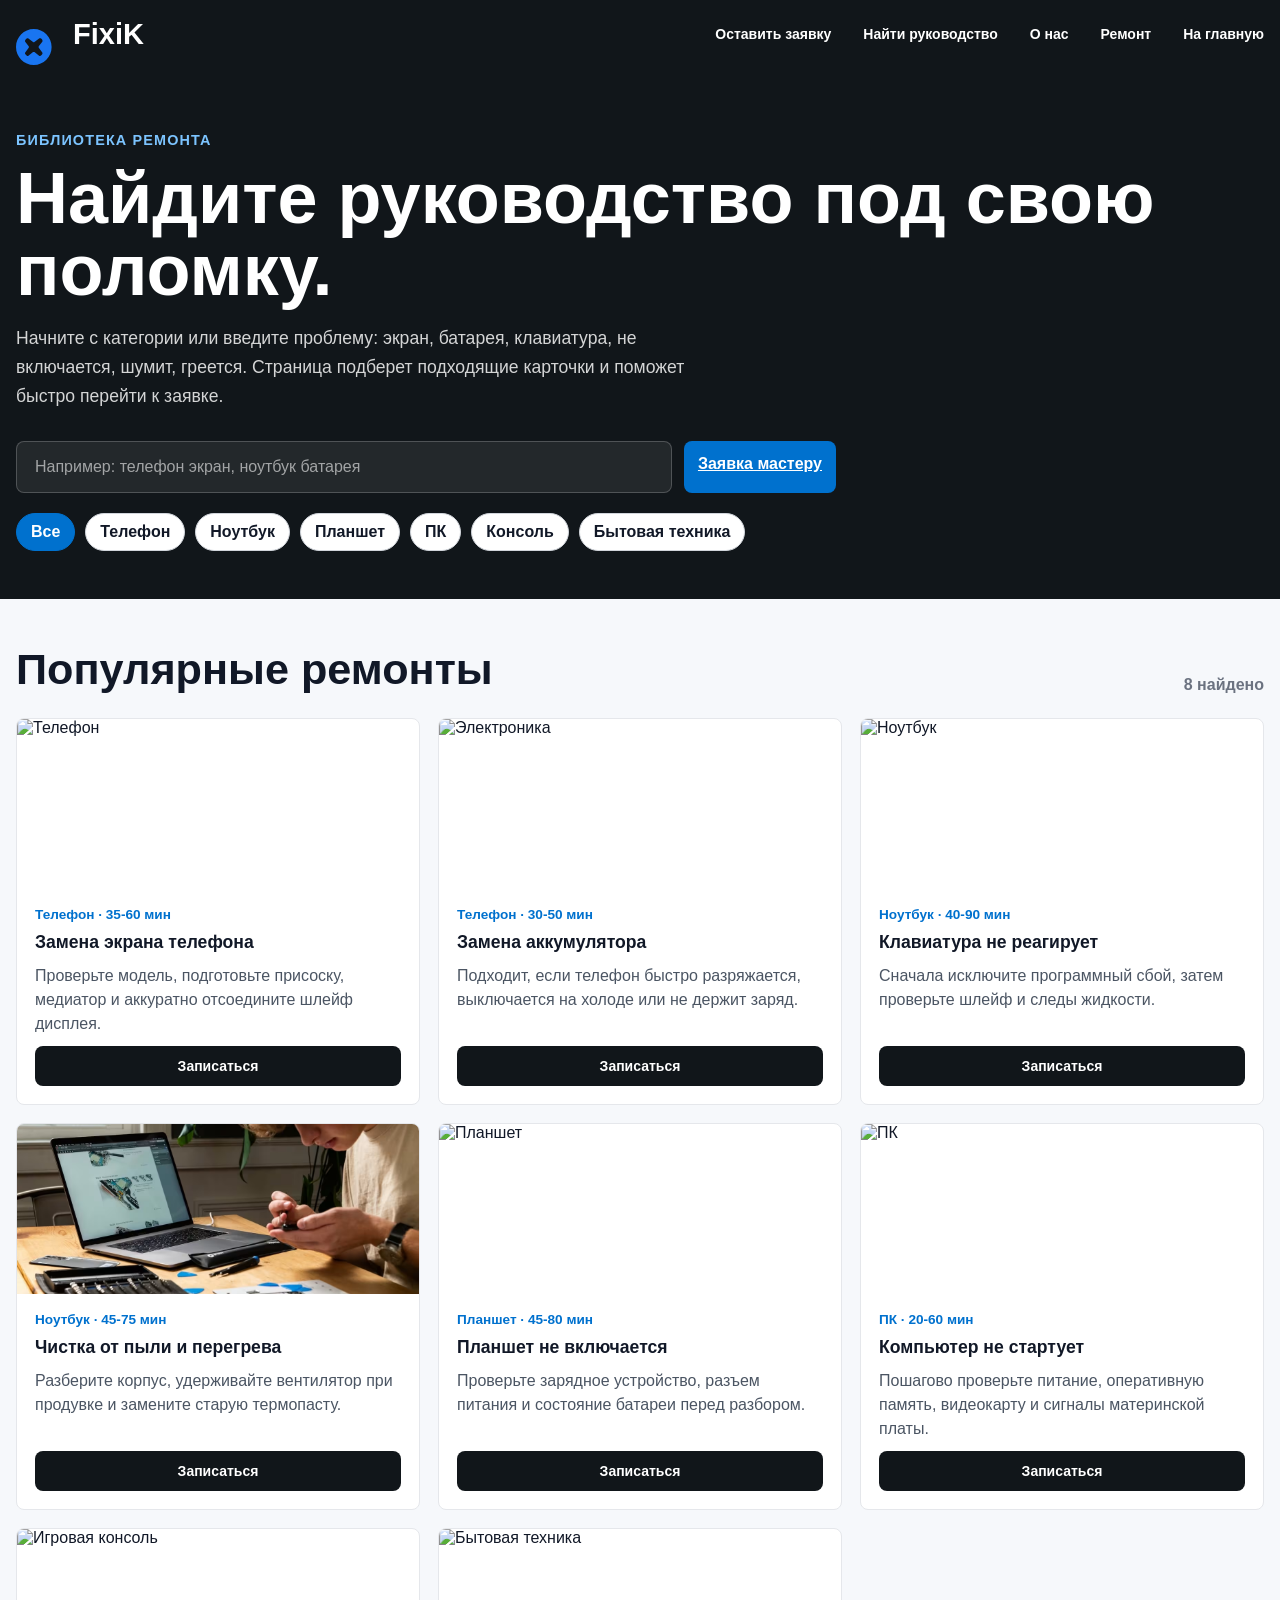
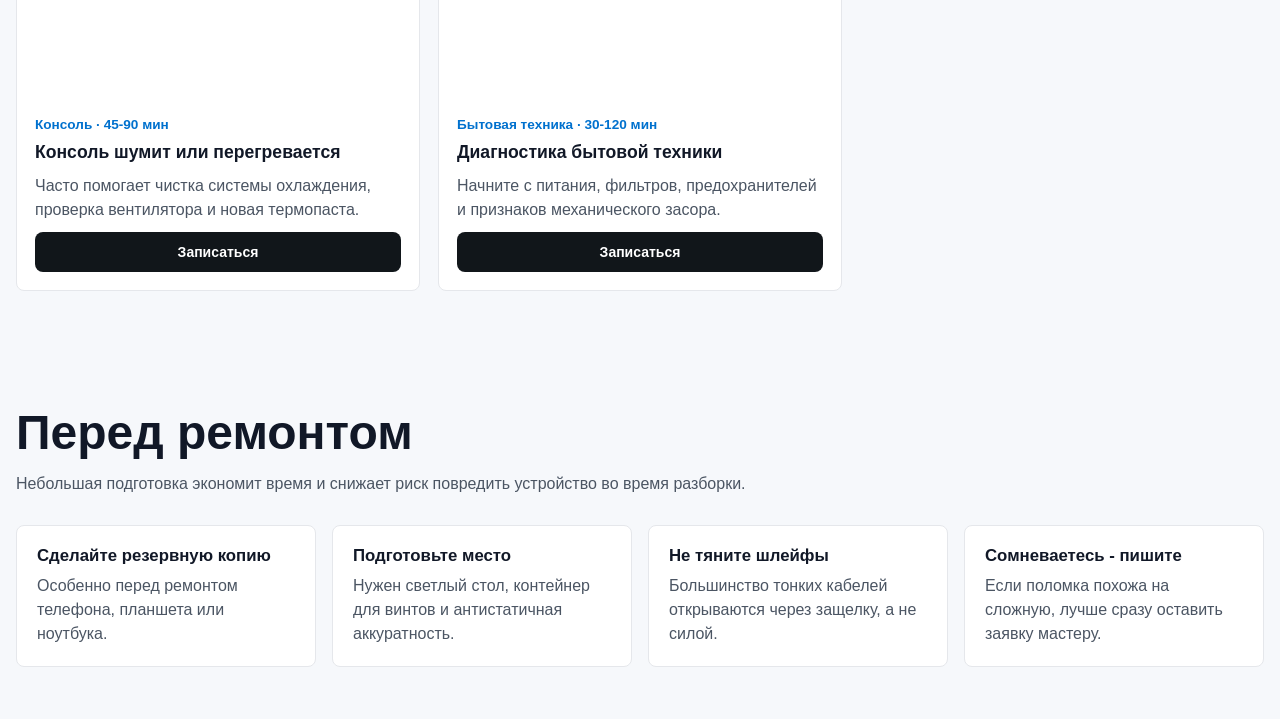
==== guides.html @ 6c202594 "Add about and guides pages" ====
<!DOCTYPE html>
<html lang="ru">
<head>
    <meta charset="UTF-8">
    <meta name="viewport" content="width=device-width, initial-scale=1.0">
    <link rel="stylesheet" href="style.css">
    <title>Найти руководство - FixiK</title>
</head>
<body class="page-main">
<div class="wrapper">
    <div class="header">
        <header class="conteiner">
            <img class="llogo" src="images/x.png" alt="">
            <a class="logo" href="index.html">FixiK</a>
            <button class="menu-toggle" id="menuToggle" type="button" aria-label="Открыть меню" aria-expanded="false">
                <span></span>
                <span></span>
                <span></span>
            </button>
            <nav>
                <ul>
                    <li><a href="index.html#request">Оставить заявку</a></li>
                    <li><a href="guides.html">Найти руководство</a></li>
                    <li><a href="about.html">О нас</a></li>
                    <li class="active"><a href="index.html#request">Ремонт</a></li>
                    <li class="active1"><a href="index.html">На главную</a></li>
                </ul>
            </nav>
        </header>
    </div>

    <main>
        <section class="guide-finder">
            <div class="conteiner">
                <div class="page-kicker">Библиотека ремонта</div>
                <h1>Найдите руководство под свою поломку.</h1>
                <p>Начните с категории или введите проблему: экран, батарея, клавиатура, не включается, шумит, греется. Страница подберет подходящие карточки и поможет быстро перейти к заявке.</p>

                <div class="guide-search-panel">
                    <input id="guideSearch" type="search" placeholder="Например: телефон экран, ноутбук батарея">
                    <a class="request-btn" href="index.html#request">Заявка мастеру</a>
                </div>
                <div class="guide-filter-row" id="guideFilters">
                    <button class="guide-filter active" type="button" data-filter="all">Все</button>
                    <button class="guide-filter" type="button" data-filter="phone">Телефон</button>
                    <button class="guide-filter" type="button" data-filter="laptop">Ноутбук</button>
                    <button class="guide-filter" type="button" data-filter="tablet">Планшет</button>
                    <button class="guide-filter" type="button" data-filter="pc">ПК</button>
                    <button class="guide-filter" type="button" data-filter="console">Консоль</button>
                    <button class="guide-filter" type="button" data-filter="home">Бытовая техника</button>
                </div>
            </div>
        </section>

        <section class="guide-results">
            <div class="conteiner">
                <div class="guide-results-top">
                    <h2>Популярные ремонты</h2>
                    <div class="guide-count" id="guideCount"></div>
                </div>
                <div class="guide-grid" id="guideGrid">
                    <article class="guide-card" data-category="phone" data-search="телефон экран стекло дисплей трещина iphone android">
                        <img src="https://guide-images.cdn.ifixit.com/igi/jZaiuAYs5NLNLbJx.medium" alt="Телефон">
                        <div class="guide-card-body">
                            <div class="guide-meta">Телефон · 35-60 мин</div>
                            <h3>Замена экрана телефона</h3>
                            <p>Проверьте модель, подготовьте присоску, медиатор и аккуратно отсоедините шлейф дисплея.</p>
                            <a class="button" href="index.html#request">Записаться</a>
                        </div>
                    </article>
                    <article class="guide-card" data-category="phone" data-search="телефон батарея аккумулятор быстро садится зарядка">
                        <img src="https://guide-images.cdn.ifixit.com/igi/V4m2ZCiaWdBcBZVT.medium" alt="Электроника">
                        <div class="guide-card-body">
                            <div class="guide-meta">Телефон · 30-50 мин</div>
                            <h3>Замена аккумулятора</h3>
                            <p>Подходит, если телефон быстро разряжается, выключается на холоде или не держит заряд.</p>
                            <a class="button" href="index.html#request">Записаться</a>
                        </div>
                    </article>
                    <article class="guide-card" data-category="laptop" data-search="ноутбук клавиатура кнопки mac windows залипают">
                        <img src="https://guide-images.cdn.ifixit.com/igi/fqOwLIXJtQYvBYrh.medium" alt="Ноутбук">
                        <div class="guide-card-body">
                            <div class="guide-meta">Ноутбук · 40-90 мин</div>
                            <h3>Клавиатура не реагирует</h3>
                            <p>Сначала исключите программный сбой, затем проверьте шлейф и следы жидкости.</p>
                            <a class="button" href="index.html#request">Записаться</a>
                        </div>
                    </article>
                    <article class="guide-card" data-category="laptop" data-search="ноутбук перегрев шум кулер термопаста чистка">
                        <img src="images/guide1.jpg" alt="Инструменты для ремонта">
                        <div class="guide-card-body">
                            <div class="guide-meta">Ноутбук · 45-75 мин</div>
                            <h3>Чистка от пыли и перегрева</h3>
                            <p>Разберите корпус, удерживайте вентилятор при продувке и замените старую термопасту.</p>
                            <a class="button" href="index.html#request">Записаться</a>
                        </div>
                    </article>
                    <article class="guide-card" data-category="tablet" data-search="планшет экран батарея зарядка ipad android">
                        <img src="https://guide-images.cdn.ifixit.com/igi/cdgpFo2Gmc4amp3s.medium" alt="Планшет">
                        <div class="guide-card-body">
                            <div class="guide-meta">Планшет · 45-80 мин</div>
                            <h3>Планшет не включается</h3>
                            <p>Проверьте зарядное устройство, разъем питания и состояние батареи перед разбором.</p>
                            <a class="button" href="index.html#request">Записаться</a>
                        </div>
                    </article>
                    <article class="guide-card" data-category="pc" data-search="пк компьютер не включается блок питания видеокарта память">
                        <img src="https://guide-images.cdn.ifixit.com/igi/BCU4AgbFicGvFcZA.medium" alt="ПК">
                        <div class="guide-card-body">
                            <div class="guide-meta">ПК · 20-60 мин</div>
                            <h3>Компьютер не стартует</h3>
                            <p>Пошагово проверьте питание, оперативную память, видеокарту и сигналы материнской платы.</p>
                            <a class="button" href="index.html#request">Записаться</a>
                        </div>
                    </article>
                    <article class="guide-card" data-category="console" data-search="консоль playstation xbox геймпад шум перегрев диск">
                        <img src="https://guide-images.cdn.ifixit.com/igi/EEskYBovinrIQtQe.medium" alt="Игровая консоль">
                        <div class="guide-card-body">
                            <div class="guide-meta">Консоль · 45-90 мин</div>
                            <h3>Консоль шумит или перегревается</h3>
                            <p>Часто помогает чистка системы охлаждения, проверка вентилятора и новая термопаста.</p>
                            <a class="button" href="index.html#request">Записаться</a>
                        </div>
                    </article>
                    <article class="guide-card" data-category="home" data-search="бытовая техника пылесос чайник стиральная машина не работает">
                        <img src="https://guide-images.cdn.ifixit.com/igi/yuk1YxQANOYorSCI.medium" alt="Бытовая техника">
                        <div class="guide-card-body">
                            <div class="guide-meta">Бытовая техника · 30-120 мин</div>
                            <h3>Диагностика бытовой техники</h3>
                            <p>Начните с питания, фильтров, предохранителей и признаков механического засора.</p>
                            <a class="button" href="index.html#request">Записаться</a>
                        </div>
                    </article>
                </div>
            </div>
        </section>

        <section class="content-section conteiner">
            <div class="section-heading">
                <h2>Перед ремонтом</h2>
                <p>Небольшая подготовка экономит время и снижает риск повредить устройство во время разборки.</p>
            </div>
            <div class="tips-grid">
                <div class="tip-card">
                    <strong>Сделайте резервную копию</strong>
                    <p>Особенно перед ремонтом телефона, планшета или ноутбука.</p>
                </div>
                <div class="tip-card">
                    <strong>Подготовьте место</strong>
                    <p>Нужен светлый стол, контейнер для винтов и антистатичная аккуратность.</p>
                </div>
                <div class="tip-card">
                    <strong>Не тяните шлейфы</strong>
                    <p>Большинство тонких кабелей открываются через защелку, а не силой.</p>
                </div>
                <div class="tip-card">
                    <strong>Сомневаетесь - пишите</strong>
                    <p>Если поломка похожа на сложную, лучше сразу оставить заявку мастеру.</p>
                </div>
            </div>
        </section>
    </main>
</div>

<script>
    const menuToggle = document.getElementById('menuToggle');
    const headerNav = document.querySelector('.header nav');
    const searchInput = document.getElementById('guideSearch');
    const filterButtons = document.querySelectorAll('.guide-filter');
    const guideCards = document.querySelectorAll('.guide-card');
    const guideCount = document.getElementById('guideCount');
    let activeFilter = 'all';

    menuToggle.addEventListener('click', () => {
        const isOpen = headerNav.classList.toggle('active');
        menuToggle.classList.toggle('active', isOpen);
        menuToggle.setAttribute('aria-expanded', String(isOpen));
    });

    function renderGuides() {
        const query = searchInput.value.trim().toLowerCase();
        let visibleCount = 0;

        guideCards.forEach(card => {
            const matchesFilter = activeFilter === 'all' || card.dataset.category === activeFilter;
            const matchesSearch = !query || card.dataset.search.includes(query) || card.textContent.toLowerCase().includes(query);
            const isVisible = matchesFilter && matchesSearch;
            card.style.display = isVisible ? '' : 'none';
            if (isVisible) visibleCount++;
        });

        guideCount.textContent = `${visibleCount} найдено`;
    }

    filterButtons.forEach(button => {
        button.addEventListener('click', () => {
            filterButtons.forEach(item => item.classList.remove('active'));
            button.classList.add('active');
            activeFilter = button.dataset.filter;
            renderGuides();
        });
    });

    searchInput.addEventListener('input', renderGuides);
    renderGuides();
</script>
</body>
</html>
---- style.css ----
*{
    margin: 0;
    padding: 0;
    text-rendering: optimizeSpeed;
    font-size: 16px;
    font-family: -apple-system, BlinkMacSystemFont, 'Segoe UI', 'Noto Sans', Helvetica, Arial, sans-serif, 'Apple Color Emoji', 'Segoe UI Emoji';
}
html{
    scroll-behavior: smooth;
}
.header{
    display: flex;
    justify-content: space-around;
    align-items: center;
    background-color: #11161a;
    width: 100%;
    height: 68px;
}
.login{
    display: flex;
    justify-content: space-around;
    align-items: center;
    background-color: #0071ce;
    width: 100%;
    height: 52px;
}
.login a{
    color: rgb(255, 255, 255);
    font-size: 16px;
    font-weight: 600;
}
.login p{
    color: rgb(255, 255, 255);
    font-size: 16px;
    font-weight: 600;
}
.header a{
    color: rgb(255, 255, 255);
    font-size: 14px;
    font-weight: 600;
    text-decoration: none;
}
.wrapper{
    width: 100%;
}
.conteiner {
    width: 1400px;
    margin: 0 auto;
}
header .logo{
    color: rgb(255, 255, 255);
    font-size: 29px;
    font-weight: 800;
    padding-bottom: 10px;
    position: relative;
    left: 5px;
    top: 5px;
}
header .llogo{
    position: relative;
    top: 13px;
}
header nav{
    float: right;
    width: 80%;
}
header nav ul{
    list-style: none;
    display: flex;
    justify-content: flex-end;
    gap: 32px;
    margin-top: 19px;
}
header nav ul li{
    display: inline-block;
}
header nav ul li.active{
    position: static;
}
header nav ul li.active1::after{
    content: "";
    display: none;
    width: 1px;
    height: 23px;
    background: #585874;
    position: relative;
    right: 16px;
    bottom: 20px;
}
.hero{
    margin-bottom: 305px;
}
.hero img {
    position: absolute;
    width: 100vw;
    height: 450px;
    object-fit: cover;
}
.hero--info{
    display: flex;
    align-items: center;
    width: 100%;
    flex-direction: column;
}
.hero--info h1{
    color: white;
    font-size: 3rem;
    font-weight: 600;
    margin-top: 100px;
    z-index: 2;
}
.hero--info h3{
    color: white;
    font-size: 1.3rem;
    font-weight: 600;
    z-index: 2;
}
.trending .n{
    font-size: 3rem;
    font-weight: 600;
    text-align: center;
}
.otvet{
    font-size: 3rem;
    font-weight: 600;
    text-align: center;
}
.trending h1{
    font-size: 1.25rem;
    font-weight: 500;
    margin-top: 2px;
    text-align: center;
}
.trending h2{
    font-size: 1.25rem;
    font-weight: 500;
    margin-top: 1px;
    text-align: center;
}
.info{
    display: flex;
    gap: 22px;
    justify-content: center;
    flex-wrap: wrap;
}
.block {
    margin-top: 50px;
    background: #000;
    border-radius: 1rem;
    overflow: hidden;
    width: 390px;
    height: 701px;
    display: flex;
    flex-direction: column;
    justify-content: space-between;
    flex: 1 1 300px;
    max-width: 395px;
}
.block .guide1 {
    width: 100%;
    height: 53.6%;
    object-fit: cover;
    --tw-duration: .3s;
    transition-duration: .3s;
}
.block:hover .guide1{
    transform: scale(1.1);
}
.card-content {
    padding: 20px;
}
.small-text {
    color: white;
    font-size: .875rem;
    position: relative;
    bottom: 10px;
}
.block h4 {
    font-size: 32px;
    font-weight: 600;
    margin: 10px 0;
    color: white;
    position: relative;
    bottom: 10px;
    line-height: 1.1;
}
.block p {
    color: #8993a3;
    font-size: .875rem;
    line-height: 1.4;
    position: relative;
    bottom: 5px;
}
.button {
    display: block;
    margin-top: 20px;
    padding: 12px;
    text-align: center;
    background: white;
    color: black;
    border-radius: 8px;
    cursor: pointer;
    font-size: 14px;
    font-weight: 600;
    text-decoration: none;
}
.button:hover {
    background: rgb(224, 223, 223);
}
.block .book{
    position: relative;
    top: 4px;
    right: 2px;
}
.block-2 {
    margin-top: 50px;
    background: #000;
    border-radius: 1rem;
    overflow: hidden;
    width: 390px;
    height: 701px;
    display: flex;
    flex-direction: column;
    justify-content: space-between;
    flex: 1 1 300px;
    max-width: 395px;
}
.block-2 .guide2 {
    width: 100%;
    height: 53.6%;
    object-fit: cover;
    --tw-duration: .3s;
    transition-duration: .3s;
}
.block-2:hover .guide2{
    transform: scale(1.1);
}
.card-content2 {
    padding: 20px;
}
.small-text2 {
    color: white;
    position: relative;
    bottom: 40px;
    font-size: .875rem;
    margin-bottom: 10px;
}
.block-2 h4 {
    position: relative;
    bottom: 40px;
    font-size: 32px;
    font-weight: 600;
    margin: 10px 0;
    color: white;
    line-height: 1.2;
}
.block-2 p {
    position: relative;
    bottom: 35px;
    color: #8993a3;
    font-size: .875rem;
    line-height: 1.4;
}
.block-2 .key{
    position: relative;
    top: 4px;
    right: 3px;
}
.block-3 {
    margin-top: 50px;
    background: #000;
    border-radius: 1rem;
    overflow: hidden;
    width: 390px;
    height: 701px;
    display: flex;
    flex-direction: column;
    justify-content: space-between;
    flex: 1 1 300px;
    max-width: 395px;
}
.block-3 .guide3 {
    width: 100%;
    height: 53.6%;
    object-fit: cover;
    --tw-duration: .3s;
    transition-duration: .3s;
}
.block-3:hover .guide3{
    transform: scale(1.1);
}
.card-content3 {
    padding: 20px;
}
.small-text3 {
    color: white;
    position: relative;
    bottom: 25px;
    font-size: .875rem;
    margin-bottom: 10px;
}
.block-3 h4 {
    position: relative;
    bottom: 25px;
    font-size: 32px;
    font-weight: 600;
    margin: 10px 0;
    color: white;
    line-height: 1.2;
}
.block-3 p {
    position: relative;
    bottom: 20px;
    color: #8993a3;
    font-size: .875rem;
    line-height: 1.4;
}
.block-3 .lamp{
    position: relative;
    right: 3px;
    top: 6px;
}
.tutorials{
    padding: 50px 0 0;
    text-align: center;
}
.tutorials .r{
    font-size: 3rem;
    font-weight: 600;
}
.all{
    font-size: 3rem;
    font-weight: 600;
    position: relative;
    bottom: 15px;
}
.imageblocks{
    display: flex;
    gap: 16px;
}
.tutorials h1{
    font-size: 1.25rem;
    font-weight: 500;
    margin-top: 2px;
}
.tutorials h2{
    font-size: 1.25rem;
    font-weight: 500;
    margin-top: 1px;
    padding-bottom: 50px;
}
.tutblock{
    display: flex;
    flex-direction: column;
    align-items: center;
    border-radius: 1rem;
    background-color: #f3f4f6;
    width: 192px;
    height: 220px;
    cursor: pointer;
    transition: transform .15s ease, background-color .15s ease;
}
.tutblock:hover{
    background-color: #ebeaea;
    transform: translateY(-2px);
}
.tutblock:focus{
    outline: 2px solid #0071ce;
    outline-offset: 3px;
}
.tutblock img{
    margin-top: 15px;
    border-radius: 1rem;
    width: 160px;
    height: 120px;
}
.tutblock p{
    display: flex;
    flex-direction: column;
    align-items: center;
    margin-top: 13px;
    font-size: 1rem;
    font-weight: 600;
}
.imageblocks2{
    display: flex;
    margin-top: 15px;
    gap: 16px;
}
.imageblocks3{
    display: flex;
    margin-top: 15px;
    gap: 16px;
    padding-bottom: 64px;
}
.allblocks{
    padding-left: 85px;
}

.modal-overlay {
    display: none;
    position: fixed;
    inset: 0;
    background: rgba(0,0,0,0.55);
    z-index: 1000;
    align-items: center;
    justify-content: center;
}
.modal-overlay.active {
    display: flex;
}
.modal {
    background: white;
    border-radius: 16px;
    padding: 40px;
    width: 100%;
    max-width: 420px;
    position: relative;
    display: flex;
    flex-direction: column;
    gap: 16px;
    box-shadow: 0 24px 60px rgba(0,0,0,0.25);
    animation: modalIn 200ms ease;
}
@keyframes modalIn {
    from { opacity: 0; transform: translateY(-16px); }
    to   { opacity: 1; transform: translateY(0); }
}
.modal h2 {
    font-size: 1.75rem;
    font-weight: 700;
    color: #111827;
}
.modal-sub {
    color: #6b7280;
    font-size: 0.9rem;
    margin-top: -8px;
}
.modal form {
    display: flex;
    flex-direction: column;
    gap: 12px;
}
.modal-close {
    position: absolute;
    top: 16px;
    right: 16px;
    background: none;
    border: none;
    font-size: 1.1rem;
    cursor: pointer;
    color: #9ca3af;
    line-height: 1;
    padding: 4px;
}
.modal-close:hover {
    color: #111827;
}
.modal-switch {
    text-align: center;
    font-size: 0.875rem;
    color: #6b7280;
    margin-top: 36px;
}
.modal-switch a {
    color: #0071ce;
    font-weight: 600;
    text-decoration: none;
}
.modal-switch a:hover {
    text-decoration: underline;
}

/* === Секция заявки === */
.request-section {
    background: linear-gradient(135deg, #0071ce 0%, #003d7a 100%);
    padding: 80px 0;
}

.request-container {
    display: flex;
    gap: 80px;
    align-items: flex-start;
}

.request-text {
    flex: 1;
    color: white;
}

.request-text h2 {
    font-size: 2.5rem;
    font-weight: 700;
    margin-bottom: 16px;
    line-height: 1.2;
}

.request-text p {
    font-size: 1.1rem;
    color: rgba(255,255,255,0.85);
    margin-bottom: 32px;
    line-height: 1.6;
}

.request-benefits {
    list-style: none;
    display: flex;
    flex-direction: column;
    gap: 12px;
}

.request-benefits li {
    font-size: 1rem;
    color: rgba(255,255,255,0.9);
    font-weight: 500;
}

.request-form {
    flex: 1;
    background: white;
    border-radius: 16px;
    padding: 40px;
    display: flex;
    flex-direction: column;
    gap: 20px;
    box-shadow: 0 20px 60px rgba(0,0,0,0.2);
}

.form-group {
    display: flex;
    flex-direction: column;
    gap: 6px;
}

.form-group label {
    font-size: 0.875rem;
    font-weight: 600;
    color: #374151;
}

.form-group input,
.form-group select,
.form-group textarea {
    padding: 12px 16px;
    border: 1.5px solid #e5e7eb;
    border-radius: 8px;
    font-size: 0.9rem;
    color: #111827;
    outline: none;
    transition: border-color 200ms;
    background: #f9fafb;
}

.form-group input:focus,
.form-group select:focus,
.form-group textarea:focus {
    border-color: #0071ce;
    background: white;
}

.form-group textarea {
    height: 100px;
    resize: vertical;
    font-family: inherit;
}

.request-btn {
    padding: 14px;
    background: #0071ce;
    color: white;
    border: none;
    border-radius: 8px;
    font-size: 1rem;
    font-weight: 700;
    cursor: pointer;
    transition: background 200ms, transform 100ms;
}

.request-btn:hover {
    background: #005bb0;
}

.request-btn:active {
    transform: scale(0.98);
}

.request-btn:disabled {
    background: #9ca3af;
    cursor: not-allowed;
}

.form-status {
    font-size: 0.875rem;
    text-align: center;
    min-height: 20px;
}

.form-status.success {
    color: #16a34a;
    font-weight: 600;
}

.form-status.error {
    color: #dc2626;
    font-weight: 600;
}

/* === Календарь === */
.calendar {
    border: 1.5px solid #e5e7eb;
    border-radius: 12px;
    overflow: hidden;
    background: #fff;
    user-select: none;
}

.calendar-header {
    display: flex;
    align-items: center;
    justify-content: space-between;
    background: #0071ce;
    padding: 12px 16px;
}

.cal-month-year {
    color: white;
    font-size: 1rem;
    font-weight: 700;
    letter-spacing: 0.3px;
}

.cal-nav {
    background: none;
    border: none;
    color: white;
    font-size: 1.6rem;
    cursor: pointer;
    line-height: 1;
    padding: 0 8px;
    border-radius: 6px;
    transition: background 150ms;
}

.cal-nav:hover {
    background: rgba(255,255,255,0.2);
}

.calendar-weekdays {
    display: grid;
    grid-template-columns: repeat(7, 1fr);
    background: #f0f7ff;
    border-bottom: 1px solid #e5e7eb;
}

.calendar-weekdays span {
    text-align: center;
    padding: 8px 0;
    font-size: 0.75rem;
    font-weight: 700;
    color: #6b7280;
    text-transform: uppercase;
}

.calendar-days {
    display: grid;
    grid-template-columns: repeat(7, 1fr);
    gap: 2px;
    padding: 8px;
    background: #fff;
}

.cal-day {
    aspect-ratio: 1;
    border: none;
    background: none;
    border-radius: 8px;
    font-size: 0.875rem;
    font-weight: 500;
    cursor: pointer;
    color: #111827;
    transition: background 150ms, color 150ms;
    display: flex;
    align-items: center;
    justify-content: center;
}

.cal-day:hover:not(:disabled) {
    background: #e0f0ff;
    color: #0071ce;
}

.cal-day.today {
    font-weight: 800;
    color: #0071ce;
    border: 2px solid #0071ce;
}

.cal-day.selected {
    background: #0071ce;
    color: white !important;
    font-weight: 700;
}

.cal-day.selected:hover {
    background: #005bb0;
}

.cal-day.disabled,
.cal-day:disabled {
    color: #d1d5db;
    cursor: not-allowed;
    background: none;
}

.cal-day.empty {
    background: none;
    cursor: default;
}

.selected-date-label {
    margin-top: 8px;
    font-size: 0.875rem;
    font-weight: 600;
    color: #16a34a;
    min-height: 20px;
}

/* === Слоты времени === */
.time-slots {
    display: flex;
    flex-wrap: wrap;
    gap: 8px;
}

.time-slot {
    padding: 8px 14px;
    border: 1.5px solid #e5e7eb;
    border-radius: 8px;
    background: #f9fafb;
    font-size: 0.875rem;
    font-weight: 600;
    color: #374151;
    cursor: pointer;
    transition: background 150ms, border-color 150ms, color 150ms;
}

.time-slot:hover:not(:disabled) {
    background: #e0f0ff;
    border-color: #0071ce;
    color: #0071ce;
}

.time-slot.active {
    background: #0071ce;
    border-color: #0071ce;
    color: white;
}

.time-slot.disabled,
.time-slot:disabled {
    color: #d1d5db;
    background: #f3f4f6;
    border-color: #e5e7eb;
    cursor: not-allowed;
}

/* === Конец секции заявки === */

.partners{
    margin-top: 50px;
}
.partners h3{
    display: flex;
    flex-direction: column;
    align-items: center;
    font-size: 32px;
    font-weight: 700;
}
.partners h1{
    display: flex;
    flex-direction: column;
    align-items: center;
    font-weight: normal;
    margin-top: 25px;
}
.partnersblocks{
    display: flex;
    align-items: center;
    gap: 2px;
    margin-top: 40px;
}
.partblock{
    display: flex;
    justify-content: center;
    background-color: #f5f5f5;
    width: 338px;
    height: 150px;
}
.partblock img{
    display: flex;
    width: 320px;
    height: 150px;
}
.partnersblocks2{
    display: flex;
    align-items: center;
    gap: 2px;
    margin-top: 2px;
    padding-bottom: 50px;
}
.buttonpart {
    position: relative;
    left: 39%;
    padding: 12px;
    padding-bottom: 9px;
    padding-top: 9px;
    text-align: center;
    background: rgb(0, 113, 206);
    color: rgb(255, 255, 255);
    border-radius: 4px;
    cursor: pointer;
    font-weight: 600;
    text-decoration: none;
    font-size: 14px;
    line-height: 18px;
}
.buttonpart:hover {
    background: rgba(0, 113, 206, 0.800);
}
.footer{
    display: flex;
    width: 100%;
    height: 610px;
    background: #11161a;
    margin-top: 124px;
}
.footerobj{
    max-width: 1280px;
    width: 100%;
    margin: 0 auto;
    padding-inline-start: 32px;
    padding-inline-end: 32px;
}
.footer4i1{
    display: grid;
    gap: 16px;
    grid-auto-flow: row;
    padding: 0px;
    grid-template-columns: repeat(4, minmax(0px, 0.15fr));
}
.col1 p{
    font-weight: 700;
    margin-bottom: 12px;
    margin-top: 50px;
    font-size: 16px;
    color: white;
}
.listtext{
    list-style: none;
    padding-bottom: 4px;
    padding-top: 4px;
    margin-top: 4px;
    margin-bottom: 4px;
    font-size: 12px;
}
.col1 li a{
    text-decoration: none;
    color: #d1d5db;
    font-size: 14px;
    font-weight: 400;
    transition: 400ms;
}
.col1 li a:hover{
    color: white;
}
.col2 p{
    font-weight: 700;
    margin-bottom: 12px;
    margin-top: 50px;
    font-size: 16px;
    color: white;
}
.col2 li a{
    text-decoration: none;
    color: #d1d5db;
    font-size: 14px;
    font-weight: 400;
    transition: 400ms;
}
.col2 li a:hover{
    color: white;
}
.col3 p{
    font-weight: 700;
    margin-bottom: 12px;
    margin-top: 50px;
    font-size: 16px;
    color: white;
}
.col3 li a{
    text-decoration: none;
    color: #d1d5db;
    font-size: 14px;
    font-weight: 400;
    transition: 400ms;
}
.col3 li a:hover{
    color: white;
}
.col4 p{
    font-weight: 700;
    margin-bottom: 12px;
    margin-top: 50px;
    font-size: 16px;
}
.col4 a{
    text-decoration: none;
    color: white;
}
.flexjust{
    display: flex;
    gap: .25rem;
    justify-content: center;
    flex-direction: column;
}
.flexjust img{
    --tw-duration: .3s;
    transition-duration: .3s;
    width: 168px;
    height: 48px;
}
.flexjust img:hover{
    transform: scale(1.1);
}
.apple{
    margin-bottom: 7px;
}
.social{
    display: flex;
    justify-content: end;
    margin-top: 20px;
    margin-bottom: 28px;
    width: 100%;
    gap: 26px;
    border-top: 1px solid rgba(55, 65, 81, 0.6);
    border-bottom: 1px solid rgba(55, 65, 81, 0.6);
    padding: 23px 0;
}
.social svg{
    color: #9ca3af;
    width: 24px;
    height: 24px;
    transition: 300ms;
}
.social svg:hover{
    color: white;
}
.manifest{
    display: flex;
    justify-content: center;
    align-items: center;
    flex-direction: column;
}
.manifest svg{
    margin-bottom: 10px;
    width: 74px;
    height: 80px;
}
.manifest p{
    width: 163px;
    font-size: 14px;
    color: #d1d5db;
}
.licence{
    display: flex;
    justify-content: center;
    margin-top: 40px;
    margin-left: 26px;
}
.licence span{
    display: flex;
    width: 300px;
    color: #9ca3af;
    font-size: 12px;
}
.licence a{
    text-decoration: none;
    color: #9ca3af;
    font-size: 12px;
}

/* === Адаптация под устройства === */
*, *::before, *::after {
    box-sizing: border-box;
}

body {
    overflow-x: hidden;
}

img {
    max-width: 100%;
}

.conteiner {
    width: min(1400px, calc(100% - 32px));
}

.menu-toggle {
    display: none;
    width: 44px;
    height: 44px;
    border: 0;
    border-radius: 8px;
    background: rgba(255,255,255,0.08);
    cursor: pointer;
    align-items: center;
    justify-content: center;
    flex-direction: column;
    gap: 5px;
}

.menu-toggle span {
    display: block;
    width: 22px;
    height: 2px;
    border-radius: 999px;
    background: #fff;
    transition: transform 180ms ease, opacity 180ms ease;
}

.menu-toggle.active span:nth-child(1) {
    transform: translateY(7px) rotate(45deg);
}

.menu-toggle.active span:nth-child(2) {
    opacity: 0;
}

.menu-toggle.active span:nth-child(3) {
    transform: translateY(-7px) rotate(-45deg);
}

.header .conteiner {
    display: flex;
    align-items: center;
    gap: 16px;
}

.header nav {
    margin-left: auto;
    width: auto;
    flex: 1;
}

.header nav ul {
    align-items: center;
    margin-top: 0;
}

.header nav a {
    white-space: nowrap;
}

.page-main {
    background: #f6f8fb;
    color: #111827;
}

.page-hero {
    padding: 72px 0 42px;
    background: #11161a;
    color: white;
}

.page-hero-grid {
    display: grid;
    grid-template-columns: minmax(0, 1.1fr) minmax(280px, 0.9fr);
    gap: 48px;
    align-items: center;
}

.page-kicker {
    color: #7cc4ff;
    font-size: 0.9rem;
    font-weight: 800;
    text-transform: uppercase;
    letter-spacing: 0.08em;
    margin-bottom: 14px;
}

.page-hero h1,
.guide-finder h1 {
    font-size: clamp(2.2rem, 6vw, 4.5rem);
    line-height: 1;
    font-weight: 800;
    margin-bottom: 18px;
}

.page-hero p,
.guide-finder p {
    color: rgba(255,255,255,0.82);
    font-size: 1.1rem;
    line-height: 1.65;
    max-width: 680px;
}

.page-hero-media {
    overflow: hidden;
    border-radius: 8px;
    min-height: 320px;
    background: #000;
}

.page-hero-media img {
    width: 100%;
    height: 100%;
    min-height: 320px;
    object-fit: cover;
    display: block;
}

.about-stats {
    display: grid;
    grid-template-columns: repeat(3, minmax(0, 1fr));
    gap: 16px;
    padding: 28px 0;
}

.about-stat,
.value-card,
.guide-card,
.tip-card {
    background: white;
    border: 1px solid #e5e7eb;
    border-radius: 8px;
}

.about-stat {
    padding: 24px;
}

.about-stat strong {
    display: block;
    font-size: 2rem;
    color: #0071ce;
    margin-bottom: 6px;
}

.about-stat span {
    color: #4b5563;
    font-weight: 600;
}

.content-section {
    padding: 52px 0;
}

.section-heading {
    max-width: 760px;
    margin-bottom: 28px;
}

.section-heading h2 {
    font-size: clamp(1.8rem, 4vw, 3rem);
    line-height: 1.08;
    margin-bottom: 12px;
}

.section-heading p {
    color: #4b5563;
    line-height: 1.65;
}

.value-grid {
    display: grid;
    grid-template-columns: repeat(3, minmax(0, 1fr));
    gap: 18px;
}

.value-card {
    padding: 24px;
}

.value-card h3 {
    font-size: 1.2rem;
    margin-bottom: 10px;
}

.value-card p {
    color: #4b5563;
    line-height: 1.6;
}

.about-band {
    background: white;
    padding: 56px 0;
}

.about-band-grid {
    display: grid;
    grid-template-columns: minmax(0, 0.9fr) minmax(0, 1.1fr);
    gap: 40px;
    align-items: start;
}

.about-band h2 {
    font-size: clamp(1.8rem, 4vw, 3rem);
    line-height: 1.08;
}

.about-steps {
    display: grid;
    gap: 14px;
}

.about-step {
    display: grid;
    grid-template-columns: 42px minmax(0, 1fr);
    gap: 14px;
    align-items: start;
    padding-bottom: 18px;
    border-bottom: 1px solid #e5e7eb;
}

.about-step:last-child {
    border-bottom: 0;
}

.about-step span {
    display: flex;
    width: 42px;
    height: 42px;
    align-items: center;
    justify-content: center;
    border-radius: 50%;
    background: #0071ce;
    color: white;
    font-weight: 800;
}

.about-step h3 {
    font-size: 1.05rem;
    margin-bottom: 6px;
}

.about-step p {
    color: #4b5563;
    line-height: 1.55;
}

.guide-finder {
    padding: 64px 0 48px;
    background: #11161a;
    color: white;
}

.guide-search-panel {
    margin-top: 30px;
    display: grid;
    grid-template-columns: minmax(0, 1fr) auto;
    gap: 12px;
    max-width: 820px;
}

.guide-search-panel input {
    border: 1px solid rgba(255,255,255,0.2);
    background: rgba(255,255,255,0.08);
    color: white;
    border-radius: 8px;
    padding: 16px 18px;
    font-size: 1rem;
    outline: none;
}

.guide-search-panel input::placeholder {
    color: rgba(255,255,255,0.58);
}

.guide-search-panel input:focus {
    border-color: #7cc4ff;
    background: rgba(255,255,255,0.12);
}

.guide-filter-row {
    display: flex;
    flex-wrap: wrap;
    gap: 10px;
    margin-top: 20px;
}

.guide-filter {
    border: 1px solid #d1d5db;
    background: white;
    color: #111827;
    border-radius: 999px;
    padding: 9px 14px;
    cursor: pointer;
    font-weight: 700;
}

.guide-filter.active,
.guide-filter:hover {
    background: #0071ce;
    border-color: #0071ce;
    color: white;
}

.guide-results {
    padding: 46px 0 64px;
}

.guide-results-top {
    display: flex;
    align-items: end;
    justify-content: space-between;
    gap: 20px;
    margin-bottom: 24px;
}

.guide-results-top h2 {
    font-size: clamp(1.8rem, 4vw, 2.7rem);
}

.guide-count {
    color: #6b7280;
    font-weight: 700;
}

.guide-grid {
    display: grid;
    grid-template-columns: repeat(3, minmax(0, 1fr));
    gap: 18px;
}

.guide-card {
    overflow: hidden;
    display: flex;
    flex-direction: column;
}

.guide-card img {
    width: 100%;
    height: 170px;
    object-fit: cover;
    display: block;
}

.guide-card-body {
    padding: 18px;
    display: flex;
    flex-direction: column;
    gap: 10px;
    flex: 1;
}

.guide-card h3 {
    font-size: 1.1rem;
    line-height: 1.25;
}

.guide-card p {
    color: #4b5563;
    line-height: 1.5;
}

.guide-meta {
    color: #0071ce;
    font-size: 0.85rem;
    font-weight: 800;
}

.guide-card .button {
    margin-top: auto;
    background: #11161a;
    color: white;
}

.guide-card .button:hover {
    background: #27313a;
}

.tips-grid {
    display: grid;
    grid-template-columns: repeat(4, minmax(0, 1fr));
    gap: 16px;
}

.tip-card {
    padding: 20px;
}

.tip-card strong {
    display: block;
    font-size: 1.05rem;
    margin-bottom: 8px;
}

.tip-card p {
    color: #4b5563;
    line-height: 1.5;
}

@media (max-width: 1180px) {
    .header {
        height: auto;
        min-height: 68px;
    }

    .header .conteiner {
        display: flex;
        align-items: center;
        justify-content: space-between;
        gap: 14px;
        position: relative;
        padding: 12px 0;
    }

    header .logo,
    header .llogo {
        position: static;
    }

    header nav {
        float: none;
        width: auto;
        flex: 1;
    }

    header nav ul {
        gap: 18px;
        justify-content: flex-end;
        margin-top: 0;
    }

    header nav ul li.active {
        left: 0;
    }

    header nav ul li.active1::after {
        display: none;
    }

    .hero {
        margin-bottom: 180px;
    }

    .allblocks {
        padding-left: 0;
    }

    .imageblocks,
    .imageblocks2,
    .imageblocks3 {
        display: grid;
        grid-template-columns: repeat(3, minmax(0, 1fr));
        gap: 16px;
    }

    .tutblock {
        width: 100%;
    }

    .partnersblocks,
    .partnersblocks2 {
        display: grid;
        grid-template-columns: repeat(2, minmax(0, 1fr));
    }

    .partblock {
        width: 100%;
    }

    .partblock img {
        width: min(320px, 100%);
        object-fit: contain;
    }

    .buttonpart {
        position: static;
        display: block;
        width: fit-content;
        margin: 0 auto;
    }
}

@media (max-width: 900px) {
    .login {
        height: auto;
        padding: 12px 16px;
        text-align: center;
    }

    .menu-toggle {
        display: flex;
        flex: 0 0 44px;
    }

    header nav {
        display: none;
        position: absolute;
        top: calc(100% + 1px);
        left: 0;
        right: 0;
        z-index: 20;
        background: #11161a;
        border-top: 1px solid rgba(255,255,255,0.08);
        padding: 10px 0 14px;
        box-shadow: 0 20px 40px rgba(0,0,0,0.28);
    }

    header nav.active {
        display: block;
    }

    header nav ul {
        flex-direction: column;
        gap: 0;
    }

    header nav ul li {
        display: block;
    }

    header nav ul li a {
        display: block;
        padding: 13px 16px;
        font-size: 15px;
    }

    .hero {
        width: 100%;
        margin-bottom: 105px;
    }

    .hero img {
        left: 0;
        height: 360px;
    }

    .hero--info {
        min-height: 360px;
        justify-content: center;
        padding: 0 16px;
        text-align: center;
    }

    .hero--info h1 {
        margin-top: 0;
        font-size: 2.35rem;
        line-height: 1.08;
    }

    .trending .n,
    .otvet,
    .tutorials .r,
    .all {
        font-size: 2.2rem;
        line-height: 1.1;
    }

    .trending h1,
    .trending h2,
    .tutorials h1,
    .tutorials h2,
    .partners h1 {
        font-size: 1rem;
        line-height: 1.5;
    }

    .info {
        display: grid;
        grid-template-columns: 1fr;
    }

    .block,
    .block-2,
    .block-3 {
        width: 100%;
        max-width: none;
        height: auto;
        min-height: 0;
    }

    .block .guide1,
    .block-2 .guide2,
    .block-3 .guide3 {
        height: 260px;
    }

    .small-text,
    .small-text2,
    .small-text3,
    .block h4,
    .block-2 h4,
    .block-3 h4,
    .block p,
    .block-2 p,
    .block-3 p {
        position: static;
    }

    .request-container {
        flex-direction: column;
        gap: 32px;
    }

    .request-section {
        padding: 56px 0;
    }

    .request-text h2 {
        font-size: 2rem;
    }

    .request-form {
        width: 100%;
        padding: 28px;
    }

    .footer {
        height: auto;
        padding-bottom: 40px;
    }

    .footer4i1 {
        grid-template-columns: repeat(2, minmax(0, 1fr));
    }

    .social {
        justify-content: center;
        flex-wrap: wrap;
    }

    .page-hero-grid,
    .about-band-grid {
        grid-template-columns: 1fr;
    }

    .page-hero {
        padding: 54px 0 34px;
    }

    .page-hero-media {
        min-height: 260px;
    }

    .page-hero-media img {
        min-height: 260px;
    }

    .about-stats,
    .value-grid,
    .guide-grid,
    .tips-grid {
        grid-template-columns: repeat(2, minmax(0, 1fr));
    }

    .guide-results-top {
        align-items: start;
        flex-direction: column;
    }
}

@media (max-width: 640px) {
    .conteiner {
        width: min(100% - 24px, 1400px);
    }

    header .logo {
        font-size: 24px;
    }

    .login p,
    .login a {
        font-size: 14px;
        line-height: 1.35;
    }

    .hero {
        margin-bottom: 70px;
    }

    .hero img {
        height: 310px;
    }

    .hero--info {
        min-height: 310px;
    }

    .hero--info h1 {
        font-size: 1.9rem;
    }

    .hero--info h3 {
        font-size: 1rem;
    }

    .trending .n,
    .otvet,
    .tutorials .r,
    .all {
        font-size: 1.75rem;
    }

    .block,
    .block-2,
    .block-3 {
        border-radius: 12px;
    }

    .block .guide1,
    .block-2 .guide2,
    .block-3 .guide3 {
        height: 220px;
    }

    .block h4,
    .block-2 h4,
    .block-3 h4 {
        font-size: 1.55rem;
    }

    .imageblocks,
    .imageblocks2,
    .imageblocks3 {
        grid-template-columns: repeat(2, minmax(0, 1fr));
        gap: 12px;
    }

    .tutblock {
        height: 190px;
        border-radius: 12px;
    }

    .tutblock img {
        width: calc(100% - 22px);
        height: 105px;
        object-fit: cover;
        border-radius: 10px;
    }

    .tutblock p {
        font-size: 0.9rem;
        line-height: 1.2;
    }

    .modal {
        width: calc(100% - 24px);
        max-height: calc(100vh - 32px);
        overflow-y: auto;
        padding: 28px 22px;
        border-radius: 12px;
    }

    .request-form {
        padding: 22px;
        border-radius: 12px;
    }

    .request-text h2 {
        font-size: 1.7rem;
    }

    .time-slots {
        display: grid;
        grid-template-columns: repeat(2, minmax(0, 1fr));
    }

    .time-slot {
        width: 100%;
    }

    .partnersblocks,
    .partnersblocks2 {
        grid-template-columns: 1fr;
    }

    .partblock,
    .partblock img {
        height: 120px;
    }

    .footerobj {
        padding-inline: 16px;
    }

    .footer4i1 {
        grid-template-columns: 1fr;
    }

    .col1 p,
    .col2 p,
    .col3 p,
    .col4 p {
        margin-top: 28px;
    }

    .licence {
        margin-left: 0;
        text-align: center;
    }

    .licence span {
        justify-content: center;
        flex-wrap: wrap;
    }

    .page-hero,
    .guide-finder {
        padding: 42px 0 30px;
    }

    .page-hero-grid {
        gap: 28px;
    }

    .about-stats,
    .value-grid,
    .guide-grid,
    .tips-grid {
        grid-template-columns: 1fr;
    }

    .about-stat,
    .value-card,
    .tip-card {
        padding: 18px;
    }

    .guide-search-panel {
        grid-template-columns: 1fr;
    }

    .guide-search-panel .request-btn {
        text-align: center;
        text-decoration: none;
    }

    .guide-card img {
        height: 150px;
    }

    .about-band {
        padding: 42px 0;
    }

    .content-section {
        padding: 38px 0;
    }
}

@media (max-width: 420px) {
    .imageblocks,
    .imageblocks2,
    .imageblocks3 {
        grid-template-columns: 1fr;
    }

    .tutblock {
        height: auto;
        min-height: 180px;
    }

    .calendar-header {
        padding: 10px;
    }

    .cal-month-year {
        font-size: 0.9rem;
    }
}
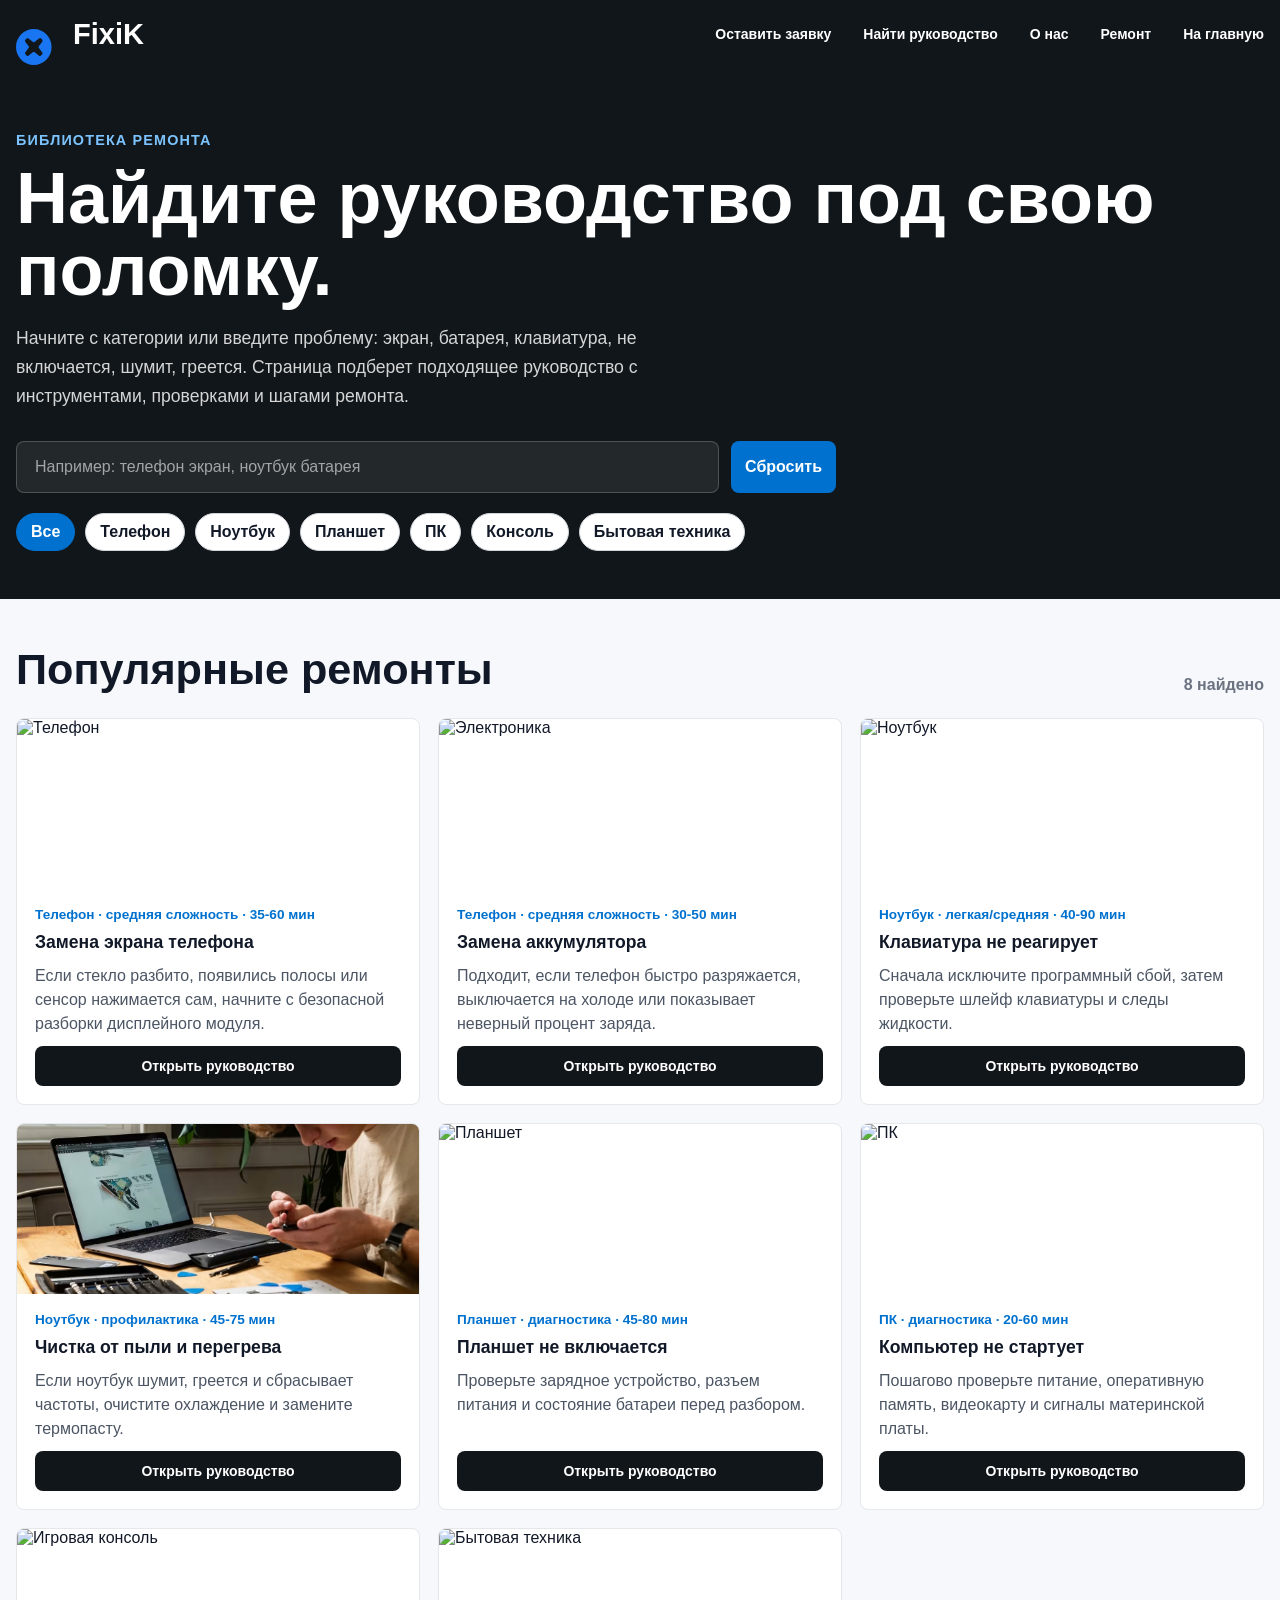
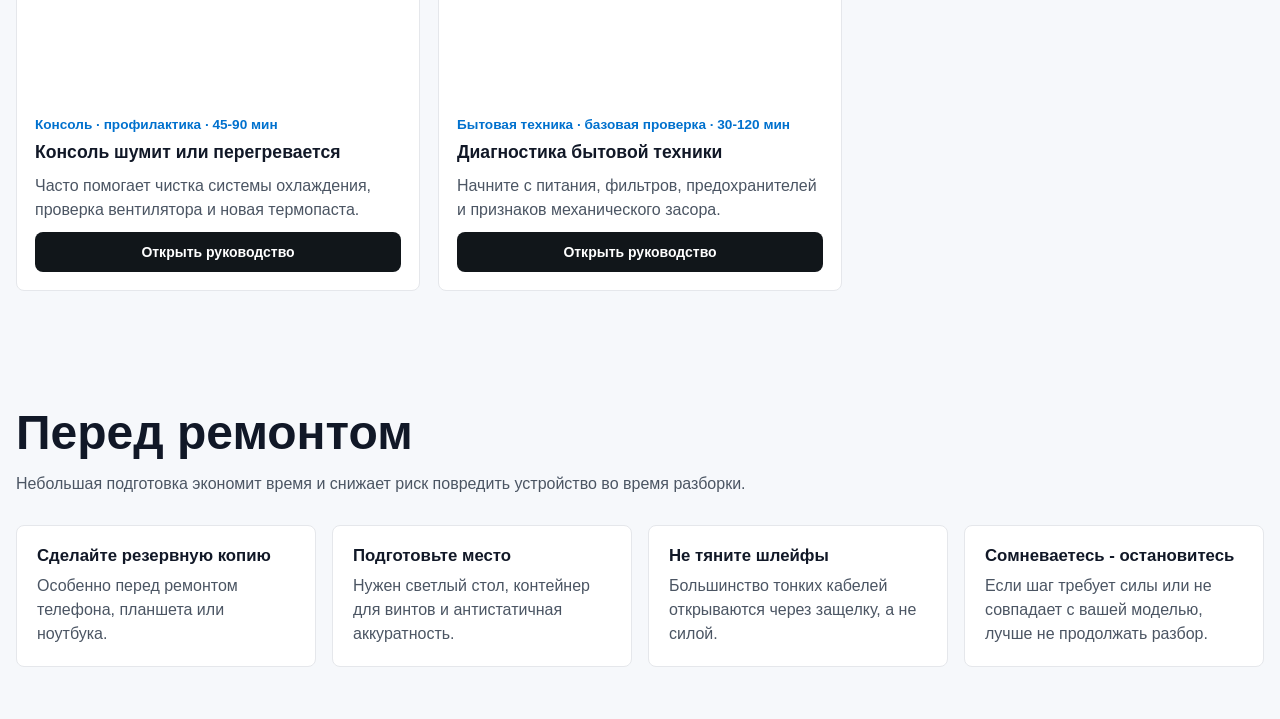
==== commit f3614f42: "Improve repair guides search" ====
--- a/guides.html
+++ b/guides.html
@@ -34,11 +34,11 @@
             <div class="conteiner">
                 <div class="page-kicker">Библиотека ремонта</div>
                 <h1>Найдите руководство под свою поломку.</h1>
-                <p>Начните с категории или введите проблему: экран, батарея, клавиатура, не включается, шумит, греется. Страница подберет подходящие карточки и поможет быстро перейти к заявке.</p>
+                <p>Начните с категории или введите проблему: экран, батарея, клавиатура, не включается, шумит, греется. Страница подберет подходящее руководство с инструментами, проверками и шагами ремонта.</p>
 
                 <div class="guide-search-panel">
                     <input id="guideSearch" type="search" placeholder="Например: телефон экран, ноутбук батарея">
-                    <a class="request-btn" href="index.html#request">Заявка мастеру</a>
+                    <button class="request-btn" id="clearSearch" type="button">Сбросить</button>
                 </div>
                 <div class="guide-filter-row" id="guideFilters">
                     <button class="guide-filter active" type="button" data-filter="all">Все</button>
@@ -62,73 +62,177 @@
                     <article class="guide-card" data-category="phone" data-search="телефон экран стекло дисплей трещина iphone android">
                         <img src="https://guide-images.cdn.ifixit.com/igi/jZaiuAYs5NLNLbJx.medium" alt="Телефон">
                         <div class="guide-card-body">
-                            <div class="guide-meta">Телефон · 35-60 мин</div>
+                            <div class="guide-meta">Телефон · средняя сложность · 35-60 мин</div>
                             <h3>Замена экрана телефона</h3>
-                            <p>Проверьте модель, подготовьте присоску, медиатор и аккуратно отсоедините шлейф дисплея.</p>
-                            <a class="button" href="index.html#request">Записаться</a>
+                            <p>Если стекло разбито, появились полосы или сенсор нажимается сам, начните с безопасной разборки дисплейного модуля.</p>
+                            <div class="guide-details">
+                                <strong>Инструменты</strong>
+                                <p>Фен или грелка, присоска, медиатор, крестовая отвертка, пластиковая лопатка.</p>
+                                <strong>Шаги</strong>
+                                <ol>
+                                    <li>Выключите телефон и выньте SIM-лоток.</li>
+                                    <li>Прогрейте рамку экрана 1-2 минуты, чтобы размягчить клей.</li>
+                                    <li>Поднимите экран присоской и медленно пройдите медиатором по краю.</li>
+                                    <li>Отсоедините аккумулятор, затем шлейфы дисплея.</li>
+                                    <li>Поставьте новый модуль, проверьте сенсор и только потом заклейте корпус.</li>
+                                </ol>
+                                <p class="guide-warning">Остановитесь, если экран не поднимается без усилия: можно порвать шлейф или повредить рамку.</p>
+                            </div>
+                            <button class="button guide-toggle" type="button">Открыть руководство</button>
                         </div>
                     </article>
                     <article class="guide-card" data-category="phone" data-search="телефон батарея аккумулятор быстро садится зарядка">
                         <img src="https://guide-images.cdn.ifixit.com/igi/V4m2ZCiaWdBcBZVT.medium" alt="Электроника">
                         <div class="guide-card-body">
-                            <div class="guide-meta">Телефон · 30-50 мин</div>
+                            <div class="guide-meta">Телефон · средняя сложность · 30-50 мин</div>
                             <h3>Замена аккумулятора</h3>
-                            <p>Подходит, если телефон быстро разряжается, выключается на холоде или не держит заряд.</p>
-                            <a class="button" href="index.html#request">Записаться</a>
+                            <p>Подходит, если телефон быстро разряжается, выключается на холоде или показывает неверный процент заряда.</p>
+                            <div class="guide-details">
+                                <strong>Инструменты</strong>
+                                <p>Пластиковая лопатка, пинцет, спирт 90%+, новый аккумулятор, клейкие полоски.</p>
+                                <strong>Шаги</strong>
+                                <ol>
+                                    <li>Разрядите батарею ниже 25% и полностью выключите телефон.</li>
+                                    <li>Откройте корпус по инструкции для вашей модели.</li>
+                                    <li>Сначала отключите шлейф аккумулятора от платы.</li>
+                                    <li>Медленно вытяните клейкие полоски или размягчите клей спиртом.</li>
+                                    <li>Установите новую батарею, подключите шлейф и проверьте зарядку.</li>
+                                </ol>
+                                <p class="guide-warning">Не прокалывайте батарею и не гните ее металлическими инструментами.</p>
+                            </div>
+                            <button class="button guide-toggle" type="button">Открыть руководство</button>
                         </div>
                     </article>
                     <article class="guide-card" data-category="laptop" data-search="ноутбук клавиатура кнопки mac windows залипают">
                         <img src="https://guide-images.cdn.ifixit.com/igi/fqOwLIXJtQYvBYrh.medium" alt="Ноутбук">
                         <div class="guide-card-body">
-                            <div class="guide-meta">Ноутбук · 40-90 мин</div>
+                            <div class="guide-meta">Ноутбук · легкая/средняя · 40-90 мин</div>
                             <h3>Клавиатура не реагирует</h3>
-                            <p>Сначала исключите программный сбой, затем проверьте шлейф и следы жидкости.</p>
-                            <a class="button" href="index.html#request">Записаться</a>
+                            <p>Сначала исключите программный сбой, затем проверьте шлейф клавиатуры и следы жидкости.</p>
+                            <div class="guide-details">
+                                <strong>Инструменты</strong>
+                                <p>Крестовая отвертка, пластиковая карта, изопропиловый спирт, мягкая щетка.</p>
+                                <strong>Шаги</strong>
+                                <ol>
+                                    <li>Подключите внешнюю клавиатуру и проверьте, работает ли ввод.</li>
+                                    <li>Перезагрузите ноутбук и зайдите в BIOS: если клавиши работают там, проблема в системе.</li>
+                                    <li>Отключите питание, снимите нижнюю крышку и отключите аккумулятор.</li>
+                                    <li>Проверьте шлейф клавиатуры: он должен быть ровно вставлен в разъем.</li>
+                                    <li>Если была жидкость, очистите область спиртом и дайте полностью высохнуть.</li>
+                                </ol>
+                                <p class="guide-warning">Если есть коррозия на плате, не включайте ноутбук до диагностики.</p>
+                            </div>
+                            <button class="button guide-toggle" type="button">Открыть руководство</button>
                         </div>
                     </article>
                     <article class="guide-card" data-category="laptop" data-search="ноутбук перегрев шум кулер термопаста чистка">
                         <img src="images/guide1.jpg" alt="Инструменты для ремонта">
                         <div class="guide-card-body">
-                            <div class="guide-meta">Ноутбук · 45-75 мин</div>
+                            <div class="guide-meta">Ноутбук · профилактика · 45-75 мин</div>
                             <h3>Чистка от пыли и перегрева</h3>
-                            <p>Разберите корпус, удерживайте вентилятор при продувке и замените старую термопасту.</p>
-                            <a class="button" href="index.html#request">Записаться</a>
+                            <p>Если ноутбук шумит, греется и сбрасывает частоты, очистите охлаждение и замените термопасту.</p>
+                            <div class="guide-details">
+                                <strong>Инструменты</strong>
+                                <p>Отвертка, кисть, сжатый воздух, термопаста, салфетки без ворса.</p>
+                                <strong>Шаги</strong>
+                                <ol>
+                                    <li>Выключите ноутбук, отключите зарядку и батарею.</li>
+                                    <li>Снимите нижнюю крышку и сфотографируйте расположение винтов.</li>
+                                    <li>Удерживая вентилятор пальцем, продуйте радиатор и лопасти.</li>
+                                    <li>Снимите радиатор, удалите старую термопасту с чипа и основания.</li>
+                                    <li>Нанесите тонкий слой новой пасты и соберите охлаждение обратно.</li>
+                                </ol>
+                                <p class="guide-warning">Не запускайте вентилятор струей воздуха на высокой скорости: можно повредить подшипник.</p>
+                            </div>
+                            <button class="button guide-toggle" type="button">Открыть руководство</button>
                         </div>
                     </article>
                     <article class="guide-card" data-category="tablet" data-search="планшет экран батарея зарядка ipad android">
                         <img src="https://guide-images.cdn.ifixit.com/igi/cdgpFo2Gmc4amp3s.medium" alt="Планшет">
                         <div class="guide-card-body">
-                            <div class="guide-meta">Планшет · 45-80 мин</div>
+                            <div class="guide-meta">Планшет · диагностика · 45-80 мин</div>
                             <h3>Планшет не включается</h3>
                             <p>Проверьте зарядное устройство, разъем питания и состояние батареи перед разбором.</p>
-                            <a class="button" href="index.html#request">Записаться</a>
+                            <div class="guide-details">
+                                <strong>Инструменты</strong>
+                                <p>Заведомо исправная зарядка, фонарик, зубочистка, мультиметр по возможности.</p>
+                                <strong>Шаги</strong>
+                                <ol>
+                                    <li>Поставьте планшет на зарядку минимум на 30 минут.</li>
+                                    <li>Зажмите кнопку питания на 15-20 секунд для принудительного запуска.</li>
+                                    <li>Осмотрите разъем: удалите пыль деревянной зубочисткой без жидкости.</li>
+                                    <li>Попробуйте другой кабель и блок питания с подходящей мощностью.</li>
+                                    <li>Если реакции нет, вероятна проблема батареи, разъема или контроллера питания.</li>
+                                </ol>
+                                <p class="guide-warning">Не вскрывайте планшет металлическим ножом: экран легко трескается по краю.</p>
+                            </div>
+                            <button class="button guide-toggle" type="button">Открыть руководство</button>
                         </div>
                     </article>
                     <article class="guide-card" data-category="pc" data-search="пк компьютер не включается блок питания видеокарта память">
                         <img src="https://guide-images.cdn.ifixit.com/igi/BCU4AgbFicGvFcZA.medium" alt="ПК">
                         <div class="guide-card-body">
-                            <div class="guide-meta">ПК · 20-60 мин</div>
+                            <div class="guide-meta">ПК · диагностика · 20-60 мин</div>
                             <h3>Компьютер не стартует</h3>
                             <p>Пошагово проверьте питание, оперативную память, видеокарту и сигналы материнской платы.</p>
-                            <a class="button" href="index.html#request">Записаться</a>
+                            <div class="guide-details">
+                                <strong>Инструменты</strong>
+                                <p>Крестовая отвертка, запасной кабель питания, динамик POST или индикаторы платы.</p>
+                                <strong>Шаги</strong>
+                                <ol>
+                                    <li>Проверьте розетку, кабель и переключатель блока питания.</li>
+                                    <li>Отключите лишние устройства: диски, USB, подсветку, дополнительные платы.</li>
+                                    <li>Переустановите оперативную память, оставьте одну планку в рекомендованном слоте.</li>
+                                    <li>Проверьте видеокарту и питание CPU/GPU: разъемы должны быть защелкнуты.</li>
+                                    <li>Сбросьте CMOS и запустите минимальную сборку: плата, CPU, одна RAM, питание.</li>
+                                </ol>
+                                <p class="guide-warning">Если пахнет гарью или видны вздутые конденсаторы, питание сразу отключить.</p>
+                            </div>
+                            <button class="button guide-toggle" type="button">Открыть руководство</button>
                         </div>
                     </article>
                     <article class="guide-card" data-category="console" data-search="консоль playstation xbox геймпад шум перегрев диск">
                         <img src="https://guide-images.cdn.ifixit.com/igi/EEskYBovinrIQtQe.medium" alt="Игровая консоль">
                         <div class="guide-card-body">
-                            <div class="guide-meta">Консоль · 45-90 мин</div>
+                            <div class="guide-meta">Консоль · профилактика · 45-90 мин</div>
                             <h3>Консоль шумит или перегревается</h3>
                             <p>Часто помогает чистка системы охлаждения, проверка вентилятора и новая термопаста.</p>
-                            <a class="button" href="index.html#request">Записаться</a>
+                            <div class="guide-details">
+                                <strong>Инструменты</strong>
+                                <p>Torx-отвертки, кисть, сжатый воздух, термопаста, салфетки.</p>
+                                <strong>Шаги</strong>
+                                <ol>
+                                    <li>Отключите консоль от сети и подождите 10 минут.</li>
+                                    <li>Снимите внешние панели и очистите воздухозаборники.</li>
+                                    <li>Доберитесь до вентилятора, удерживайте его при продувке.</li>
+                                    <li>Если консоль давно не обслуживалась, замените термопасту на APU.</li>
+                                    <li>Соберите корпус и проверьте шум в игре под нагрузкой.</li>
+                                </ol>
+                                <p class="guide-warning">Не используйте бытовой пылесос рядом с платой без защиты от статики.</p>
+                            </div>
+                            <button class="button guide-toggle" type="button">Открыть руководство</button>
                         </div>
                     </article>
                     <article class="guide-card" data-category="home" data-search="бытовая техника пылесос чайник стиральная машина не работает">
                         <img src="https://guide-images.cdn.ifixit.com/igi/yuk1YxQANOYorSCI.medium" alt="Бытовая техника">
                         <div class="guide-card-body">
-                            <div class="guide-meta">Бытовая техника · 30-120 мин</div>
+                            <div class="guide-meta">Бытовая техника · базовая проверка · 30-120 мин</div>
                             <h3>Диагностика бытовой техники</h3>
                             <p>Начните с питания, фильтров, предохранителей и признаков механического засора.</p>
-                            <a class="button" href="index.html#request">Записаться</a>
+                            <div class="guide-details">
+                                <strong>Инструменты</strong>
+                                <p>Фонарик, отвертка, мягкая щетка, мультиметр для опытных пользователей.</p>
+                                <strong>Шаги</strong>
+                                <ol>
+                                    <li>Отключите устройство от сети перед любым осмотром.</li>
+                                    <li>Проверьте розетку, кабель, вилку и кнопку включения.</li>
+                                    <li>Очистите фильтры, контейнеры, воздуховоды или сливные зоны.</li>
+                                    <li>Осмотрите корпус на запах гари, следы воды и перегрева.</li>
+                                    <li>Если проблема повторяется, запишите звук/индикатор ошибки для точной диагностики.</li>
+                                </ol>
+                                <p class="guide-warning">Не разбирайте блоки с высоким напряжением, нагревателями и компрессорами без опыта.</p>
+                            </div>
+                            <button class="button guide-toggle" type="button">Открыть руководство</button>
                         </div>
                     </article>
                 </div>
@@ -154,8 +258,8 @@
                     <p>Большинство тонких кабелей открываются через защелку, а не силой.</p>
                 </div>
                 <div class="tip-card">
-                    <strong>Сомневаетесь - пишите</strong>
-                    <p>Если поломка похожа на сложную, лучше сразу оставить заявку мастеру.</p>
+                    <strong>Сомневаетесь - остановитесь</strong>
+                    <p>Если шаг требует силы или не совпадает с вашей моделью, лучше не продолжать разбор.</p>
                 </div>
             </div>
         </section>
@@ -169,6 +273,7 @@
     const filterButtons = document.querySelectorAll('.guide-filter');
     const guideCards = document.querySelectorAll('.guide-card');
     const guideCount = document.getElementById('guideCount');
+    const clearSearch = document.getElementById('clearSearch');
     let activeFilter = 'all';
 
     menuToggle.addEventListener('click', () => {
@@ -202,6 +307,22 @@
     });
 
     searchInput.addEventListener('input', renderGuides);
+    clearSearch.addEventListener('click', () => {
+        searchInput.value = '';
+        activeFilter = 'all';
+        filterButtons.forEach(item => item.classList.toggle('active', item.dataset.filter === 'all'));
+        renderGuides();
+        searchInput.focus();
+    });
+
+    document.querySelectorAll('.guide-toggle').forEach(button => {
+        button.addEventListener('click', () => {
+            const card = button.closest('.guide-card');
+            const isOpen = card.classList.toggle('open');
+            button.textContent = isOpen ? 'Свернуть руководство' : 'Открыть руководство';
+        });
+    });
+
     renderGuides();
 </script>
 </body>
--- a/style.css
+++ b/style.css
@@ -368,12 +368,14 @@
     outline: 2px solid #0071ce;
     outline-offset: 3px;
 }
-.tutblock img{
-    margin-top: 15px;
-    border-radius: 1rem;
-    width: 160px;
-    height: 120px;
-}
+.tutblock img{
+    margin-top: 15px;
+    border-radius: 1rem;
+    width: 160px;
+    height: 120px;
+    object-fit: contain;
+    background: white;
+}
 .tutblock p{
     display: flex;
     flex-direction: column;
@@ -1364,6 +1366,49 @@
     line-height: 1.5;
 }
 
+.guide-details {
+    display: none;
+    margin-top: 4px;
+    padding-top: 14px;
+    border-top: 1px solid #e5e7eb;
+}
+
+.guide-card.open .guide-details {
+    display: block;
+}
+
+.guide-details strong {
+    display: block;
+    margin: 12px 0 6px;
+    font-size: 0.95rem;
+    color: #111827;
+}
+
+.guide-details strong:first-child {
+    margin-top: 0;
+}
+
+.guide-details ol {
+    display: grid;
+    gap: 8px;
+    margin: 8px 0 0 20px;
+}
+
+.guide-details li {
+    color: #374151;
+    line-height: 1.45;
+    padding-left: 2px;
+}
+
+.guide-warning {
+    margin-top: 12px;
+    padding: 10px 12px;
+    border-left: 3px solid #f59e0b;
+    background: #fff7ed;
+    color: #92400e !important;
+    border-radius: 6px;
+}
+
 .guide-meta {
     color: #0071ce;
     font-size: 0.85rem;
@@ -1374,6 +1419,7 @@
     margin-top: auto;
     background: #11161a;
     color: white;
+    border: 0;
 }
 
 .guide-card .button:hover {
@@ -1459,6 +1505,8 @@
 
     .tutblock {
         width: 100%;
+        height: auto;
+        min-height: 220px;
     }
 
     .partnersblocks,
@@ -1730,15 +1778,18 @@
     }
 
     .tutblock {
-        height: 190px;
+        height: auto;
+        min-height: 190px;
         border-radius: 12px;
+        justify-content: flex-start;
     }
 
     .tutblock img {
         width: calc(100% - 22px);
         height: 105px;
-        object-fit: cover;
+        object-fit: contain;
         border-radius: 10px;
+        padding: 6px;
     }
 
     .tutblock p {
